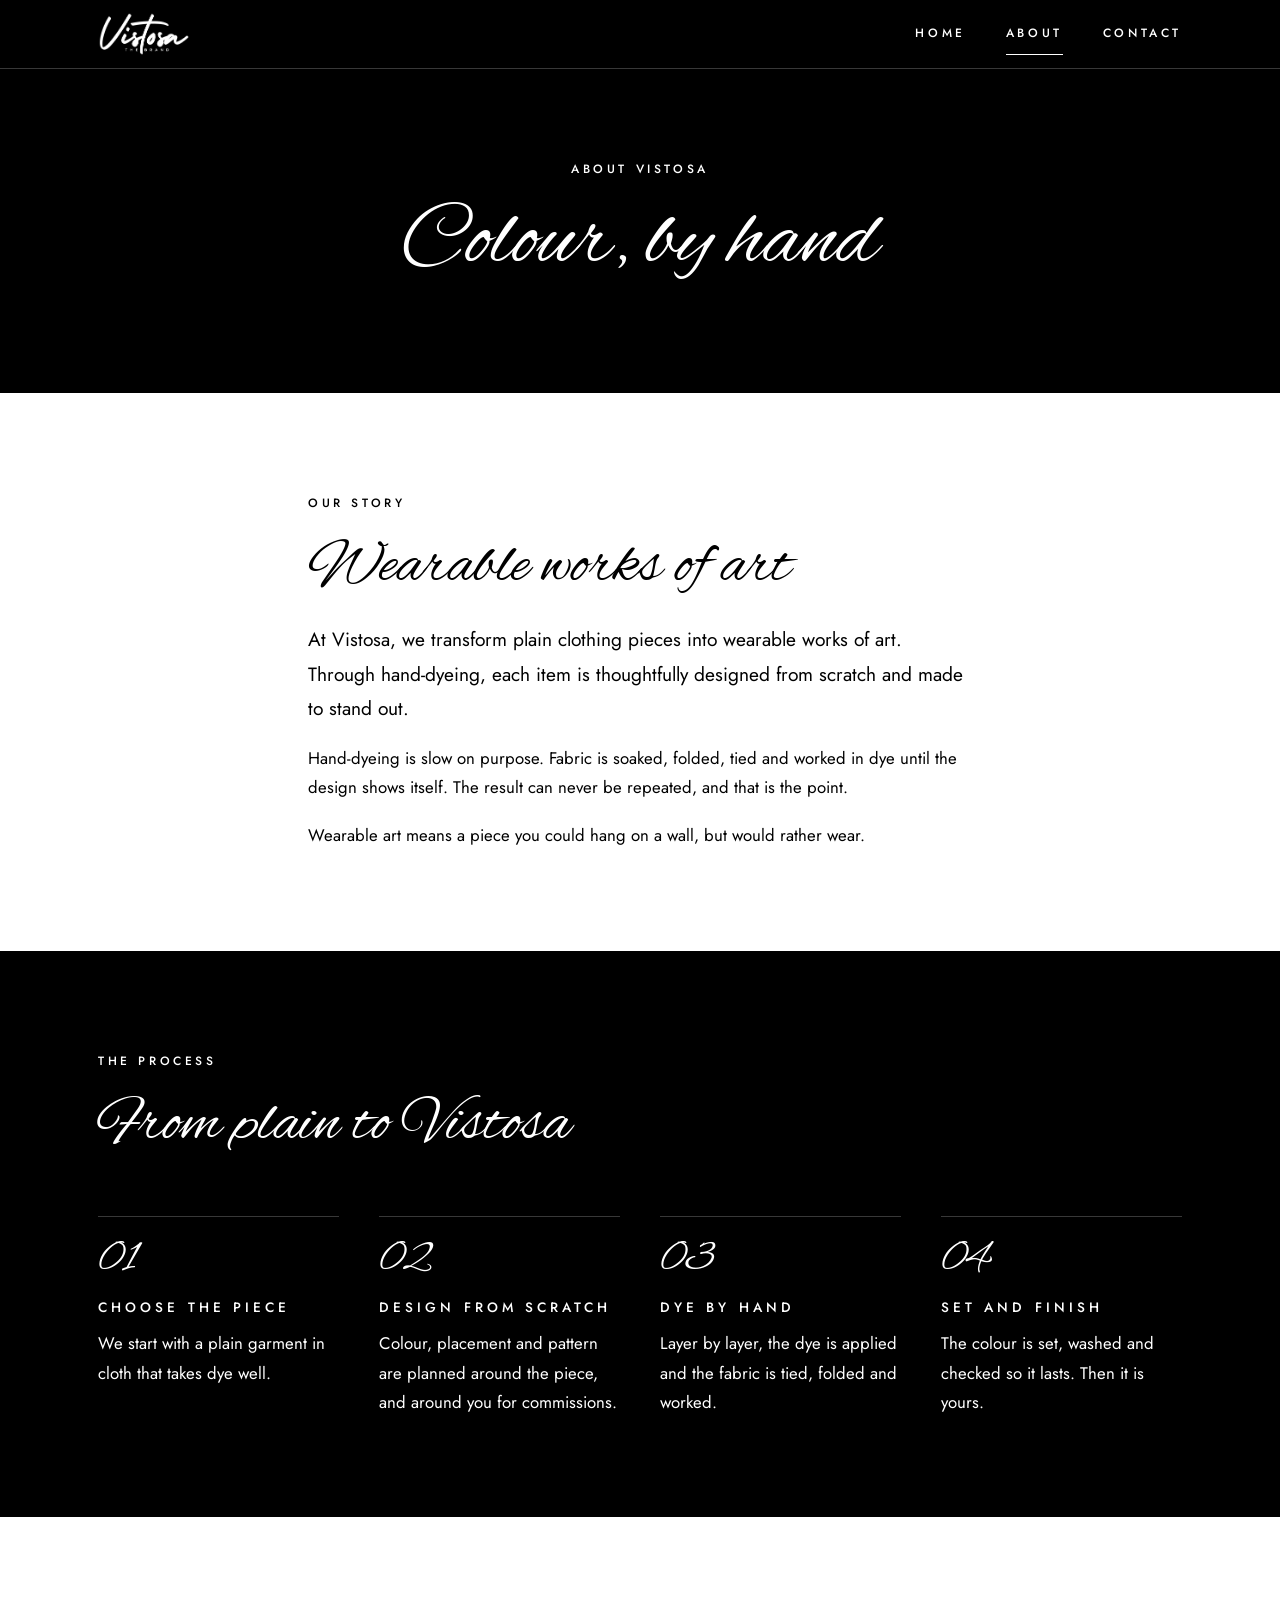
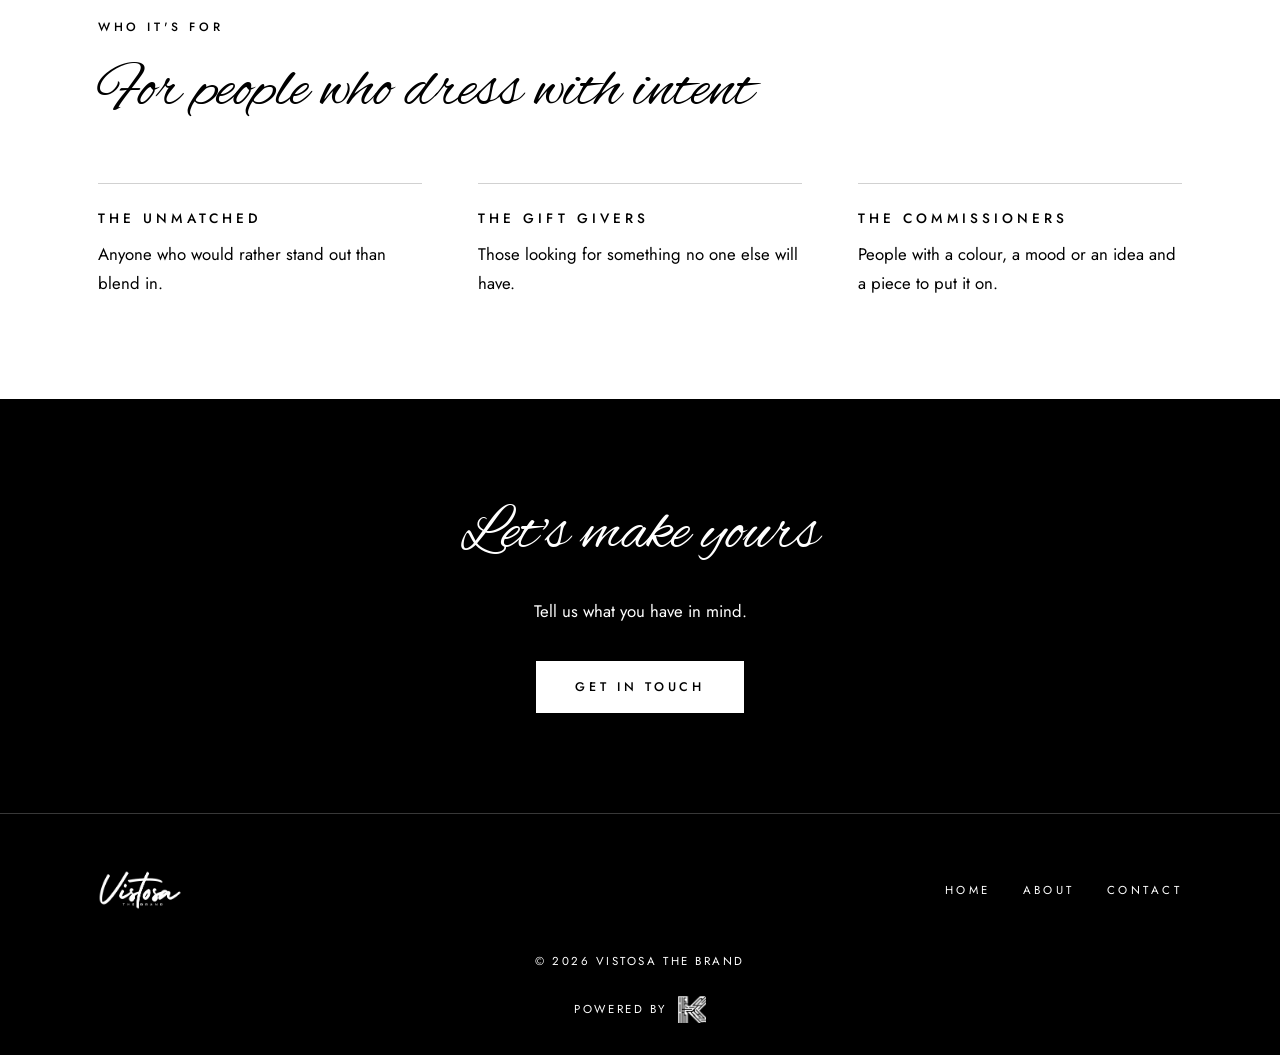
==== about.html @ 1ecb17bb "Initial build of Vistosa The Brand site Three-page static black-and-white site (home, about, contact" ====
<!DOCTYPE html>
<html lang="en">
<head>
<meta charset="UTF-8">
<meta name="viewport" content="width=device-width, initial-scale=1.0, viewport-fit=cover">
<meta name="theme-color" content="#000000">
<title>About — Vistosa The Brand</title>
<meta name="description" content="The story, process and philosophy behind Vistosa The Brand's hand-dyed, one-of-a-kind clothing.">

<link rel="icon" type="image/png" href="assets/vistosa-logo.png">
<link rel="preconnect" href="https://fonts.googleapis.com">
<link rel="preconnect" href="https://fonts.gstatic.com" crossorigin>
<link href="https://fonts.googleapis.com/css2?family=Alex+Brush&family=Jost:wght@400;500&display=swap" rel="stylesheet">
<link rel="stylesheet" href="css/style.css">
</head>
<body>

<header class="site-header">
  <nav class="nav">
    <a href="index.html" class="nav-brand" aria-label="Vistosa The Brand, home">
      <img src="assets/vistosa-logo-white.png" alt="Vistosa The Brand" class="nav-logo" width="426" height="204">
    </a>

    <ul class="nav-links" id="nav-links">
      <li><a href="index.html">Home</a></li>
      <li><a href="about.html" class="active">About</a></li>
      <li><a href="contact.html">Contact</a></li>
    </ul>

    <button class="nav-toggle" aria-label="Toggle navigation" aria-expanded="false" aria-controls="nav-links">
      <span></span><span></span><span></span>
    </button>
  </nav>
</header>

<main>

  <!-- PAGE HERO (black) -->
  <section class="page-hero section-black">
    <div class="container">
      <span class="label">About Vistosa</span>
      <h1>Colour, by hand</h1>
    </div>
  </section>

  <!-- STORY (white) -->
  <section class="section section-white">
    <div class="container narrow">
      <span class="label">Our story</span>
      <h2>Wearable works of art</h2>
      <p class="lead">At Vistosa, we transform plain clothing pieces into wearable works of art. Through hand-dyeing, each item is thoughtfully designed from scratch and made to stand out.</p>
      <p>Hand-dyeing is slow on purpose. Fabric is soaked, folded, tied and worked in dye until the design shows itself. The result can never be repeated, and that is the point.</p>
      <p>Wearable art means a piece you could hang on a wall, but would rather wear.</p>
    </div>
  </section>

  <!-- PROCESS (black) -->
  <!-- NOTE: the four steps below are placeholder copy. Update to match the real process. -->
  <section class="section section-black">
    <div class="container">
      <div class="narrow">
        <span class="label">The process</span>
        <h2>From plain to Vistosa</h2>
      </div>

      <div class="points four">
        <div class="point">
          <span class="num">01</span>
          <h3>Choose the piece</h3>
          <p>We start with a plain garment in cloth that takes dye well.</p>
        </div>
        <div class="point">
          <span class="num">02</span>
          <h3>Design from scratch</h3>
          <p>Colour, placement and pattern are planned around the piece, and around you for commissions.</p>
        </div>
        <div class="point">
          <span class="num">03</span>
          <h3>Dye by hand</h3>
          <p>Layer by layer, the dye is applied and the fabric is tied, folded and worked.</p>
        </div>
        <div class="point">
          <span class="num">04</span>
          <h3>Set and finish</h3>
          <p>The colour is set, washed and checked so it lasts. Then it is yours.</p>
        </div>
      </div>
    </div>
  </section>

  <!-- WHO IT'S FOR (white) -->
  <section class="section section-white">
    <div class="container">
      <div class="narrow">
        <span class="label">Who it's for</span>
        <h2>For people who dress with intent</h2>
      </div>

      <div class="points">
        <div class="point">
          <h3>The unmatched</h3>
          <p>Anyone who would rather stand out than blend in.</p>
        </div>
        <div class="point">
          <h3>The gift givers</h3>
          <p>Those looking for something no one else will have.</p>
        </div>
        <div class="point">
          <h3>The commissioners</h3>
          <p>People with a colour, a mood or an idea and a piece to put it on.</p>
        </div>
      </div>
    </div>
  </section>

  <!-- CTA (black) -->
  <section class="section section-black cta">
    <div class="container">
      <h2>Let's make yours</h2>
      <p>Tell us what you have in mind.</p>
      <a href="contact.html" class="btn">Get in touch</a>
    </div>
  </section>

</main>

<footer class="site-footer">
  <div class="container footer-inner">
    <a href="index.html" aria-label="Vistosa The Brand, home">
      <img src="assets/vistosa-logo-white.png" alt="Vistosa The Brand" class="footer-logo" width="426" height="204">
    </a>
    <ul class="footer-links">
      <li><a href="index.html">Home</a></li>
      <li><a href="about.html">About</a></li>
      <li><a href="contact.html">Contact</a></li>
    </ul>
    <p class="footer-note">&copy; 2026 Vistosa The Brand</p>
    <div class="powered-by">
      <span>Powered by</span>
      <img src="assets/powered-by-logo.png" alt="K logo">
    </div>
  </div>
</footer>

<script src="js/script.js"></script>
</body>
</html>
---- css/style.css ----
/* ============================================
   Vistosa The Brand — shared stylesheet
   Strictly black and white. Sections invert.
   ============================================ */

:root {
  --black: #000000;
  --white: #ffffff;
  --hairline-on-black: rgba(255, 255, 255, 0.22);
  --hairline-on-white: rgba(0, 0, 0, 0.18);
  --font-script: "Alex Brush", cursive;
  --font-sans: "Jost", sans-serif;
  --max-width: 1140px;
  --track: 0.3em;
}

* {
  box-sizing: border-box;
  margin: 0;
  padding: 0;
}

html {
  scroll-behavior: smooth;
  -webkit-text-size-adjust: 100%;
  text-size-adjust: 100%;
}

body {
  background-color: var(--black);
  color: var(--white);
  font-family: var(--font-sans);
  font-weight: 400;
  font-size: 1.05rem;
  line-height: 1.75;
  min-height: 100vh;
  min-height: 100dvh;
  display: flex;
  flex-direction: column;
  overflow-x: hidden;
  -webkit-font-smoothing: antialiased;
  -webkit-tap-highlight-color: transparent;
  padding-left: env(safe-area-inset-left);
  padding-right: env(safe-area-inset-right);
}

main { flex: 1 0 auto; }

img { max-width: 100%; display: block; }
a { color: inherit; text-decoration: none; }
ul { list-style: none; }

/* ---------- Type ---------- */

h1, h2 {
  font-family: var(--font-script);
  font-weight: 400;
  line-height: 1.1;
}

h1 { font-size: clamp(3rem, 9vw, 5.6rem); }
h2 { font-size: clamp(2.6rem, 6.5vw, 4rem); margin-bottom: 20px; }

h3 {
  font-family: var(--font-sans);
  font-weight: 500;
  font-size: 0.85rem;
  text-transform: uppercase;
  letter-spacing: var(--track);
  line-height: 1.5;
  margin-bottom: 12px;
}

.label {
  display: block;
  font-family: var(--font-sans);
  font-weight: 500;
  font-size: 0.75rem;
  text-transform: uppercase;
  letter-spacing: var(--track);
  margin-bottom: 18px;
}

p + p { margin-top: 1.1em; }

.container {
  width: 100%;
  max-width: var(--max-width);
  margin: 0 auto;
  padding: 0 28px;
}

.narrow { max-width: 720px; }

/* ---------- Section grounds ---------- */

.section { padding: 100px 0; }

.section-black {
  background-color: var(--black);
  color: var(--white);
}

.section-white {
  background-color: var(--white);
  color: var(--black);
}

/* ---------- Buttons: rectangular, solid, inverse on hover ---------- */

.btn {
  display: inline-flex;
  align-items: center;
  justify-content: center;
  min-height: 52px;
  padding: 16px 38px;
  font-family: var(--font-sans);
  font-weight: 500;
  font-size: 0.78rem;
  text-transform: uppercase;
  letter-spacing: var(--track);
  line-height: 1.3;
  text-align: center;
  border: 1px solid transparent;
  border-radius: 0;
  box-shadow: none;
  cursor: pointer;
  transition: background-color 0.2s ease, color 0.2s ease, border-color 0.2s ease;
}

.section-black .btn,
.site-header .btn {
  background-color: var(--white);
  color: var(--black);
  border-color: var(--white);
}

.section-black .btn:hover,
.section-black .btn:focus-visible {
  background-color: var(--black);
  color: var(--white);
}

.section-white .btn {
  background-color: var(--black);
  color: var(--white);
  border-color: var(--black);
}

.section-white .btn:hover,
.section-white .btn:focus-visible {
  background-color: var(--white);
  color: var(--black);
}

:focus-visible { outline: 2px solid currentColor; outline-offset: 3px; }

/* ---------- Header / nav (always black) ---------- */

.site-header {
  position: sticky;
  top: 0;
  z-index: 100;
  background-color: var(--black);
  color: var(--white);
  border-bottom: 1px solid var(--hairline-on-black);
  padding-top: env(safe-area-inset-top);
}

.nav {
  display: flex;
  align-items: center;
  justify-content: space-between;
  max-width: var(--max-width);
  margin: 0 auto;
  padding: 12px 28px;
}

.nav-brand { display: flex; align-items: center; min-height: 44px; }
.nav-logo { height: 44px; width: auto; }

.nav-links {
  display: flex;
  align-items: center;
  gap: 40px;
}

.nav-links a {
  display: inline-block;
  font-weight: 500;
  font-size: 0.75rem;
  text-transform: uppercase;
  letter-spacing: var(--track);
  padding: 10px 0;
  border-bottom: 1px solid transparent;
  transition: border-color 0.2s ease;
}

.nav-links a:hover,
.nav-links a.active { border-bottom-color: var(--white); }

.nav-toggle {
  display: none;
  flex-direction: column;
  justify-content: center;
  align-items: center;
  gap: 6px;
  width: 44px;
  height: 44px;
  margin-right: -10px;
  background: none;
  border: none;
  cursor: pointer;
}

.nav-toggle span {
  width: 24px;
  height: 1px;
  background-color: var(--white);
}

/* ---------- Hero ---------- */

.hero {
  padding: 90px 0 110px;
  text-align: center;
}

.hero .container {
  display: flex;
  flex-direction: column;
  align-items: center;
  gap: 26px;
}

.hero-logo {
  width: min(560px, 88%);
  height: auto;
}

.hero h1 { max-width: 900px; }

.hero-sub {
  max-width: 480px;
}

.hero .btn { margin-top: 12px; }

/* ---------- Page hero (about / contact) ---------- */

.page-hero {
  padding: 90px 0 100px;
  text-align: center;
}

.page-hero .label { margin-bottom: 14px; }

/* ---------- Copy blocks ---------- */

.center { text-align: center; }
.center .narrow { margin-left: auto; margin-right: auto; }

.lead {
  font-size: 1.2rem;
  line-height: 1.8;
}

/* ---------- Points / steps ---------- */

.points {
  display: grid;
  grid-template-columns: repeat(3, 1fr);
  gap: 56px;
  margin-top: 56px;
}

.points.four { grid-template-columns: repeat(4, 1fr); gap: 40px; }

.point {
  border-top: 1px solid var(--hairline-on-black);
  padding-top: 24px;
}

.section-white .point { border-top-color: var(--hairline-on-white); }

.point .num {
  display: block;
  font-family: var(--font-script);
  font-size: 2.6rem;
  line-height: 1;
  margin-bottom: 14px;
}

/* ---------- Lookbook (images sit in open space, no frames) ---------- */

.lookbook {
  display: grid;
  grid-template-columns: repeat(3, 1fr);
  gap: 48px 32px;
  margin-top: 56px;
}

.lookbook-item figure { margin: 0; }

.lookbook-item img,
.lookbook-item .ph {
  width: 100%;
  aspect-ratio: 4 / 5;
  object-fit: cover;
}

.lookbook-item .ph {
  display: flex;
  align-items: center;
  justify-content: center;
  background-color: rgba(0, 0, 0, 0.06);
  font-size: 0.7rem;
  text-transform: uppercase;
  letter-spacing: var(--track);
}

.lookbook-item figcaption {
  margin-top: 16px;
  font-size: 0.72rem;
  text-transform: uppercase;
  letter-spacing: 0.22em;
  line-height: 1.6;
}

/* ---------- CTA ---------- */

.cta { text-align: center; }
.cta .container { display: flex; flex-direction: column; align-items: center; gap: 8px; }
.cta p { max-width: 460px; margin-bottom: 26px; }

/* ---------- Contact ---------- */

.contact-grid {
  display: grid;
  grid-template-columns: 1fr 1.1fr;
  gap: 80px;
  align-items: start;
}

.contact-list li {
  padding: 22px 0;
  border-top: 1px solid var(--hairline-on-white);
}

.contact-list li:last-child { border-bottom: 1px solid var(--hairline-on-white); }

.contact-list .label { margin-bottom: 4px; }

.contact-list a {
  display: inline-block;
  padding: 6px 0;
  font-size: 1.15rem;
  border-bottom: 1px solid var(--black);
  word-break: break-word;
}

.contact-list a:hover { border-bottom-color: transparent; }

.field { margin-bottom: 26px; }

.field label {
  display: block;
  font-size: 0.72rem;
  font-weight: 500;
  text-transform: uppercase;
  letter-spacing: var(--track);
  margin-bottom: 8px;
}

.field input,
.field textarea {
  width: 100%;
  min-height: 52px;
  padding: 14px 16px;
  background-color: var(--white);
  color: var(--black);
  border: 1px solid var(--black);
  border-radius: 0;
  font-family: var(--font-sans);
  font-size: 1rem;
  line-height: 1.5;
  -webkit-appearance: none;
  appearance: none;
}

.field textarea { min-height: 150px; resize: vertical; }
.field input:focus, .field textarea:focus { outline: 2px solid var(--black); outline-offset: 2px; }

.form-note { font-size: 0.95rem; margin-bottom: 28px; }

.form-status {
  display: none;
  margin-top: 16px;
  font-size: 0.85rem;
}

.form-status.visible { display: block; }

/* ---------- Footer (black) ---------- */

.site-footer {
  background-color: var(--black);
  color: var(--white);
  border-top: 1px solid var(--hairline-on-black);
  padding: 56px 0 calc(32px + env(safe-area-inset-bottom));
}

.footer-inner {
  display: flex;
  flex-wrap: wrap;
  justify-content: space-between;
  align-items: center;
  gap: 24px;
}

.footer-logo { height: 40px; width: auto; }

.footer-links { display: flex; gap: 32px; }

.footer-links a {
  display: inline-block;
  padding: 10px 0;
  font-size: 0.72rem;
  text-transform: uppercase;
  letter-spacing: var(--track);
  border-bottom: 1px solid transparent;
}

.footer-links a:hover { border-bottom-color: var(--white); }

.footer-note {
  width: 100%;
  text-align: center;
  font-size: 0.72rem;
  text-transform: uppercase;
  letter-spacing: 0.22em;
  margin-top: 16px;
}

.powered-by {
  width: 100%;
  display: flex;
  justify-content: center;
  align-items: center;
  gap: 10px;
  font-size: 0.72rem;
  text-transform: uppercase;
  letter-spacing: 0.22em;
}

.powered-by img { height: 28px; width: auto; }

/* ---------- Responsive ---------- */

@media (max-width: 900px) {
  .section { padding: 80px 0; }
  .points, .points.four { grid-template-columns: repeat(2, 1fr); gap: 44px 32px; }
  .lookbook { grid-template-columns: repeat(2, 1fr); gap: 40px 20px; }
  .contact-grid { grid-template-columns: 1fr; gap: 56px; }
}

@media (max-width: 720px) {
  .nav-toggle { display: flex; }

  .nav-links {
    position: absolute;
    top: 100%;
    left: 0;
    right: 0;
    display: none;
    flex-direction: column;
    align-items: stretch;
    gap: 0;
    padding: 8px 28px 24px;
    background-color: var(--black);
    border-bottom: 1px solid var(--hairline-on-black);
  }

  .nav-links.open { display: flex; }

  .nav-links a {
    display: block;
    padding: 16px 0;
    border-bottom: 1px solid var(--hairline-on-black);
    font-size: 0.8rem;
  }

  .nav-links a.active { border-bottom-color: var(--white); }
}

@media (max-width: 560px) {
  body { font-size: 1rem; }
  .container { padding: 0 20px; }
  .nav { padding: 10px 20px; }
  .nav-links { padding-left: 20px; padding-right: 20px; }
  .nav-logo { height: 38px; }
  .section { padding: 64px 0; }
  .hero { padding: 56px 0 72px; }
  .page-hero { padding: 60px 0 72px; }
  .points, .points.four { grid-template-columns: 1fr; gap: 36px; margin-top: 40px; }
  .lookbook { gap: 32px 14px; margin-top: 40px; }
  .lookbook-item figcaption { font-size: 0.66rem; letter-spacing: 0.16em; }
  .btn { width: 100%; min-height: 54px; padding: 16px 20px; }
  .footer-inner { flex-direction: column; align-items: flex-start; }
  .footer-links { flex-wrap: wrap; gap: 4px 28px; }
  .footer-note { text-align: left; }
  .powered-by { justify-content: flex-start; }
}

@media (hover: none) {
  .section-black .btn:hover { background-color: var(--white); color: var(--black); }
  .section-white .btn:hover { background-color: var(--black); color: var(--white); }
}
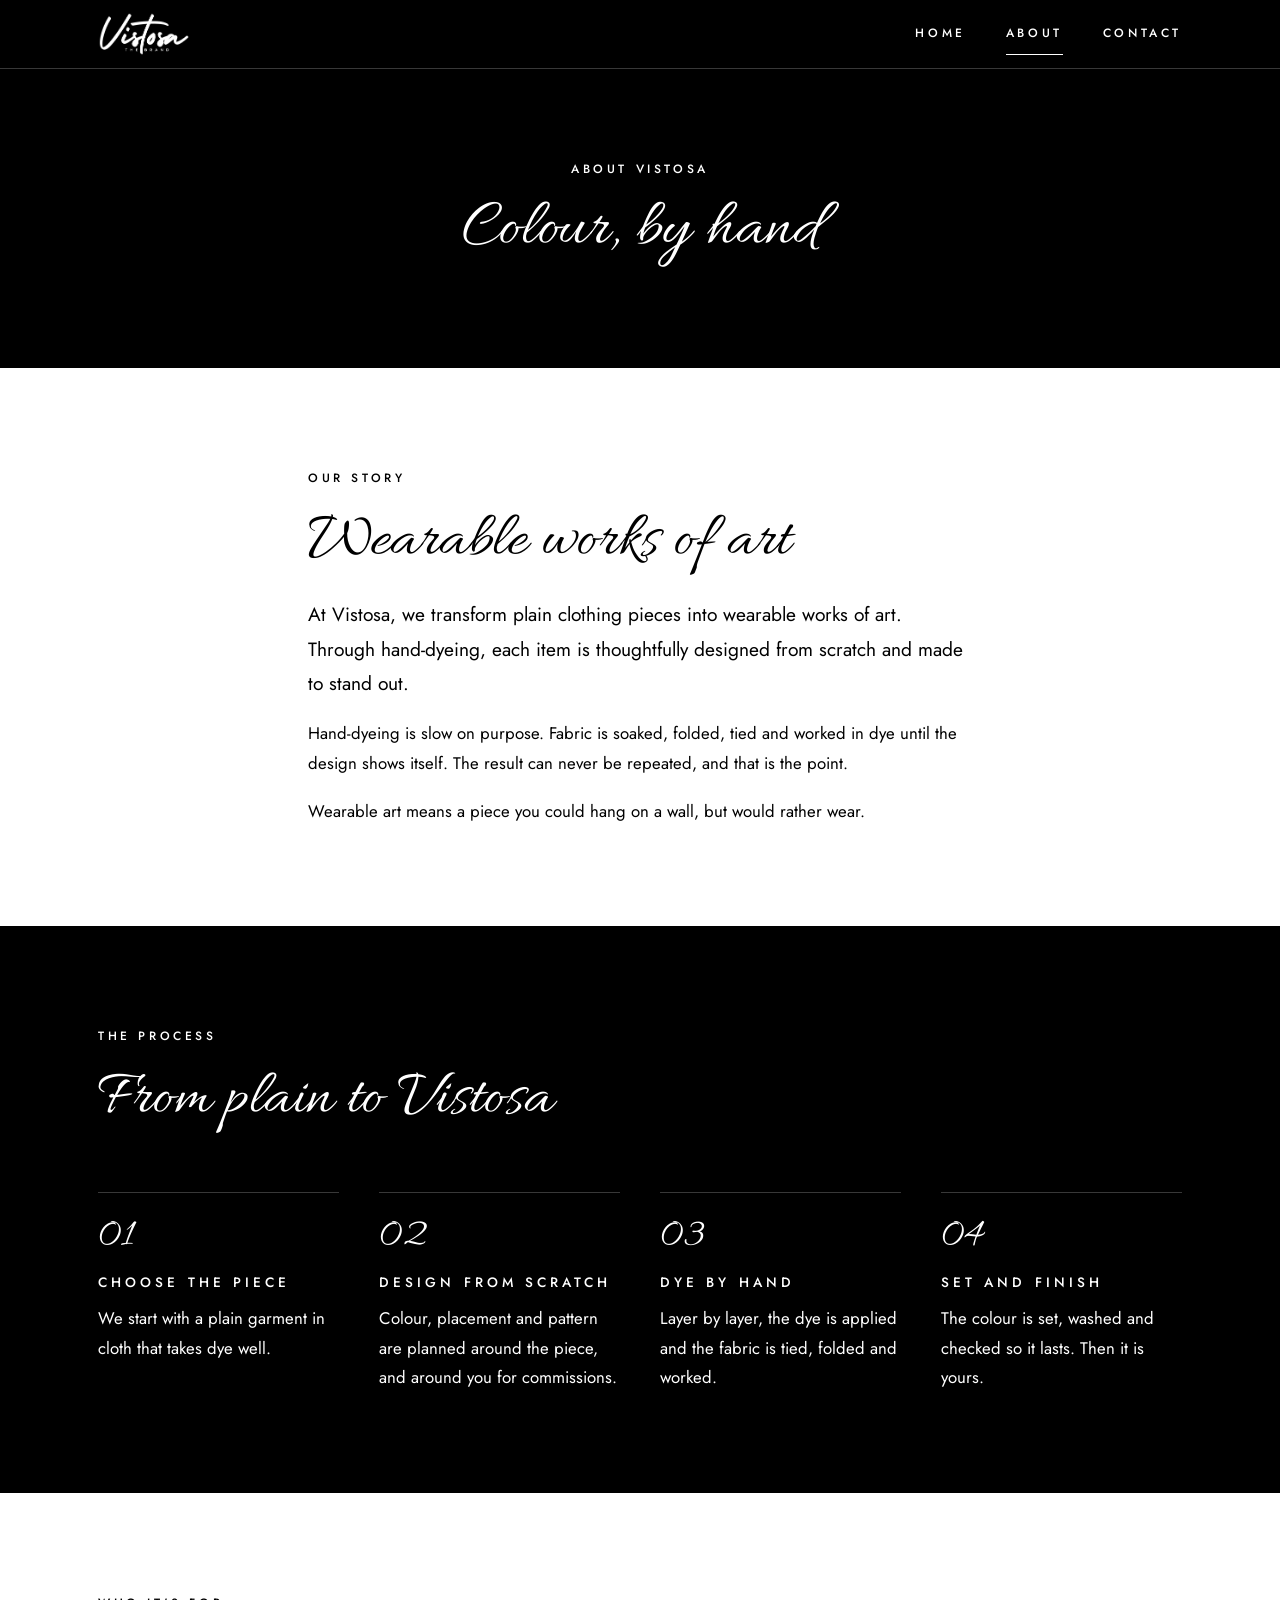
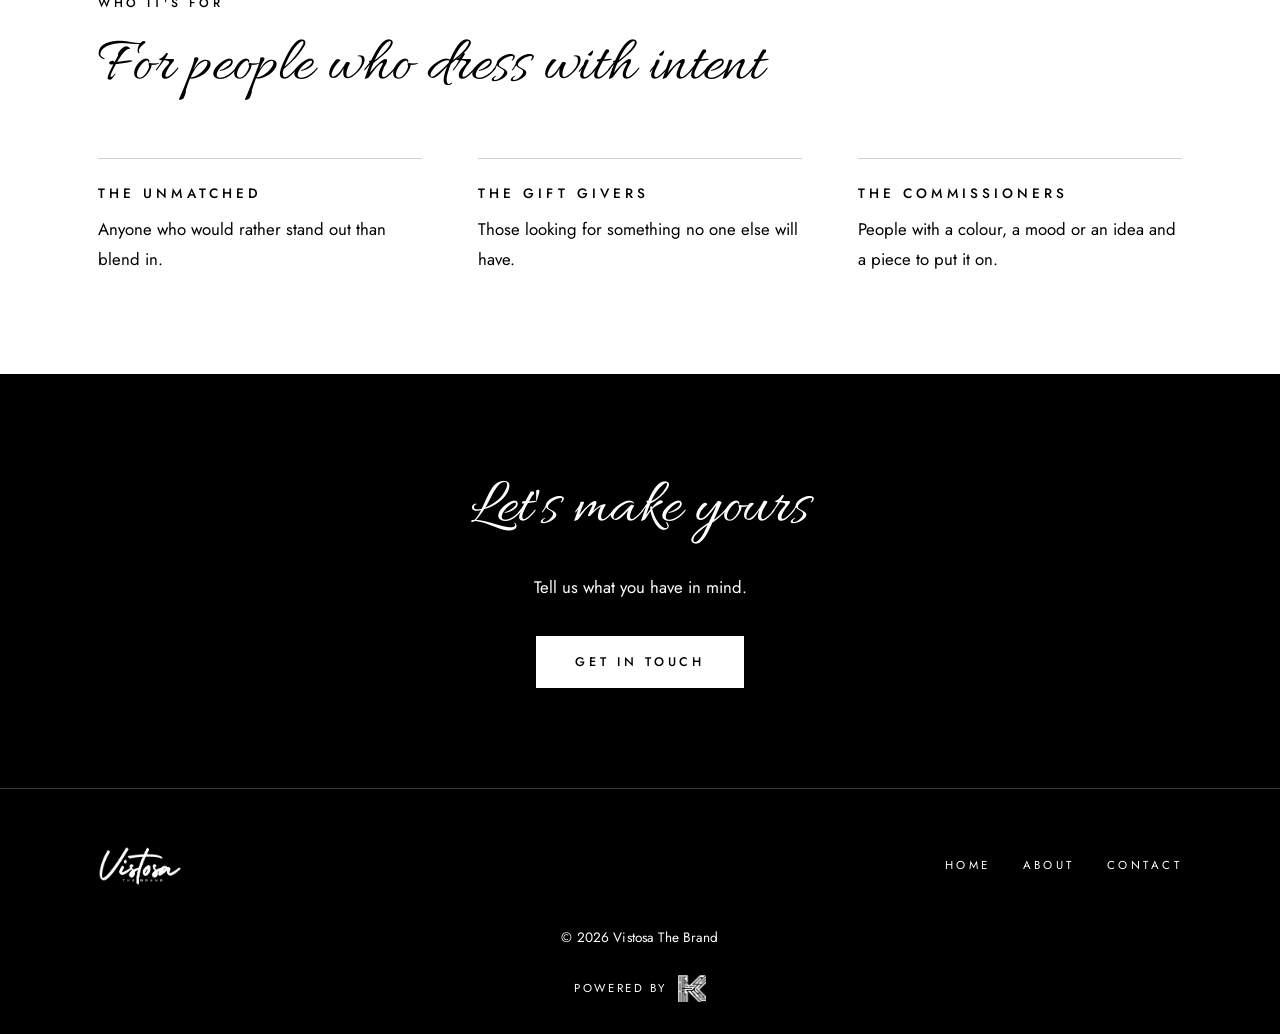
==== commit df2bbdac: "Add lookbook photos and refine Vistosa copy and type Fill the lookbook with nine real pieces and nam" ====
--- a/about.html
+++ b/about.html
@@ -10,7 +10,7 @@
 <link rel="icon" type="image/png" href="assets/vistosa-logo.png">
 <link rel="preconnect" href="https://fonts.googleapis.com">
 <link rel="preconnect" href="https://fonts.gstatic.com" crossorigin>
-<link href="https://fonts.googleapis.com/css2?family=Alex+Brush&family=Jost:wght@400;500&display=swap" rel="stylesheet">
+<link href="https://fonts.googleapis.com/css2?family=Allura&family=Jost:wght@400;500&display=swap" rel="stylesheet">
 <link rel="stylesheet" href="css/style.css">
 </head>
 <body>
--- a/css/style.css
+++ b/css/style.css
@@ -8,7 +8,7 @@
   --white: #ffffff;
   --hairline-on-black: rgba(255, 255, 255, 0.22);
   --hairline-on-white: rgba(0, 0, 0, 0.18);
-  --font-script: "Alex Brush", cursive;
+  --font-script: "Allura", cursive;
   --font-sans: "Jost", sans-serif;
   --max-width: 1140px;
   --track: 0.3em;
@@ -58,7 +58,7 @@
   line-height: 1.1;
 }
 
-h1 { font-size: clamp(3rem, 9vw, 5.6rem); }
+h1 { font-size: clamp(2.6rem, 7vw, 4.2rem); }
 h2 { font-size: clamp(2.6rem, 6.5vw, 4rem); margin-bottom: 20px; }
 
 h3 {
@@ -238,7 +238,10 @@
   height: auto;
 }
 
-.hero h1 { max-width: 900px; }
+.hero h1 {
+  max-width: 900px;
+  font-size: clamp(2.1rem, 5.2vw, 3.3rem);
+}
 
 .hero-sub {
   max-width: 480px;
@@ -305,6 +308,7 @@
 .lookbook-item img,
 .lookbook-item .ph {
   width: 100%;
+  height: auto;
   aspect-ratio: 4 / 5;
   object-fit: cover;
 }
@@ -325,6 +329,14 @@
   text-transform: uppercase;
   letter-spacing: 0.22em;
   line-height: 1.6;
+}
+
+@media (max-width: 900px) {
+  .lookbook-item:last-child:nth-child(odd) {
+    grid-column: 1 / -1;
+    justify-self: center;
+    width: calc(50% - 10px);
+  }
 }
 
 /* ---------- CTA ---------- */
@@ -436,9 +448,8 @@
 .footer-note {
   width: 100%;
   text-align: center;
-  font-size: 0.72rem;
-  text-transform: uppercase;
-  letter-spacing: 0.22em;
+  font-size: 0.85rem;
+  letter-spacing: 0.01em;
   margin-top: 16px;
 }
 
